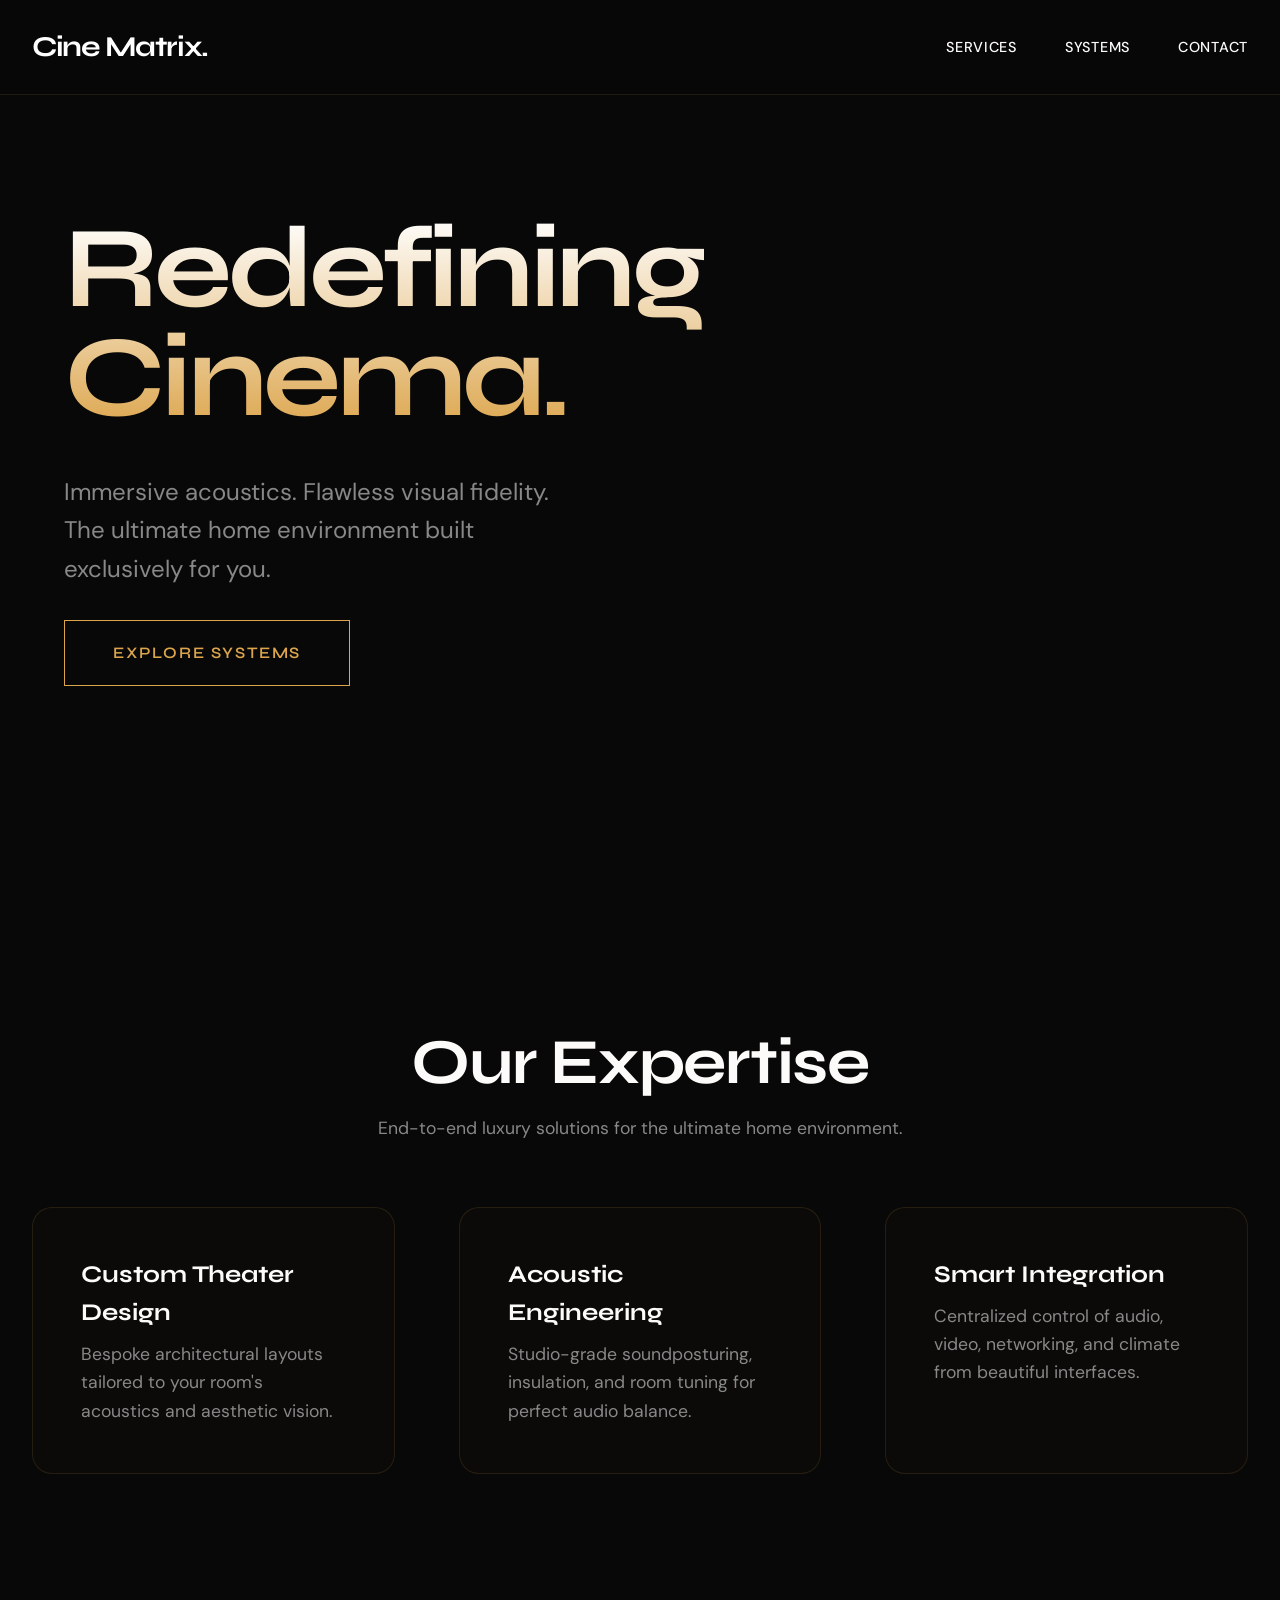
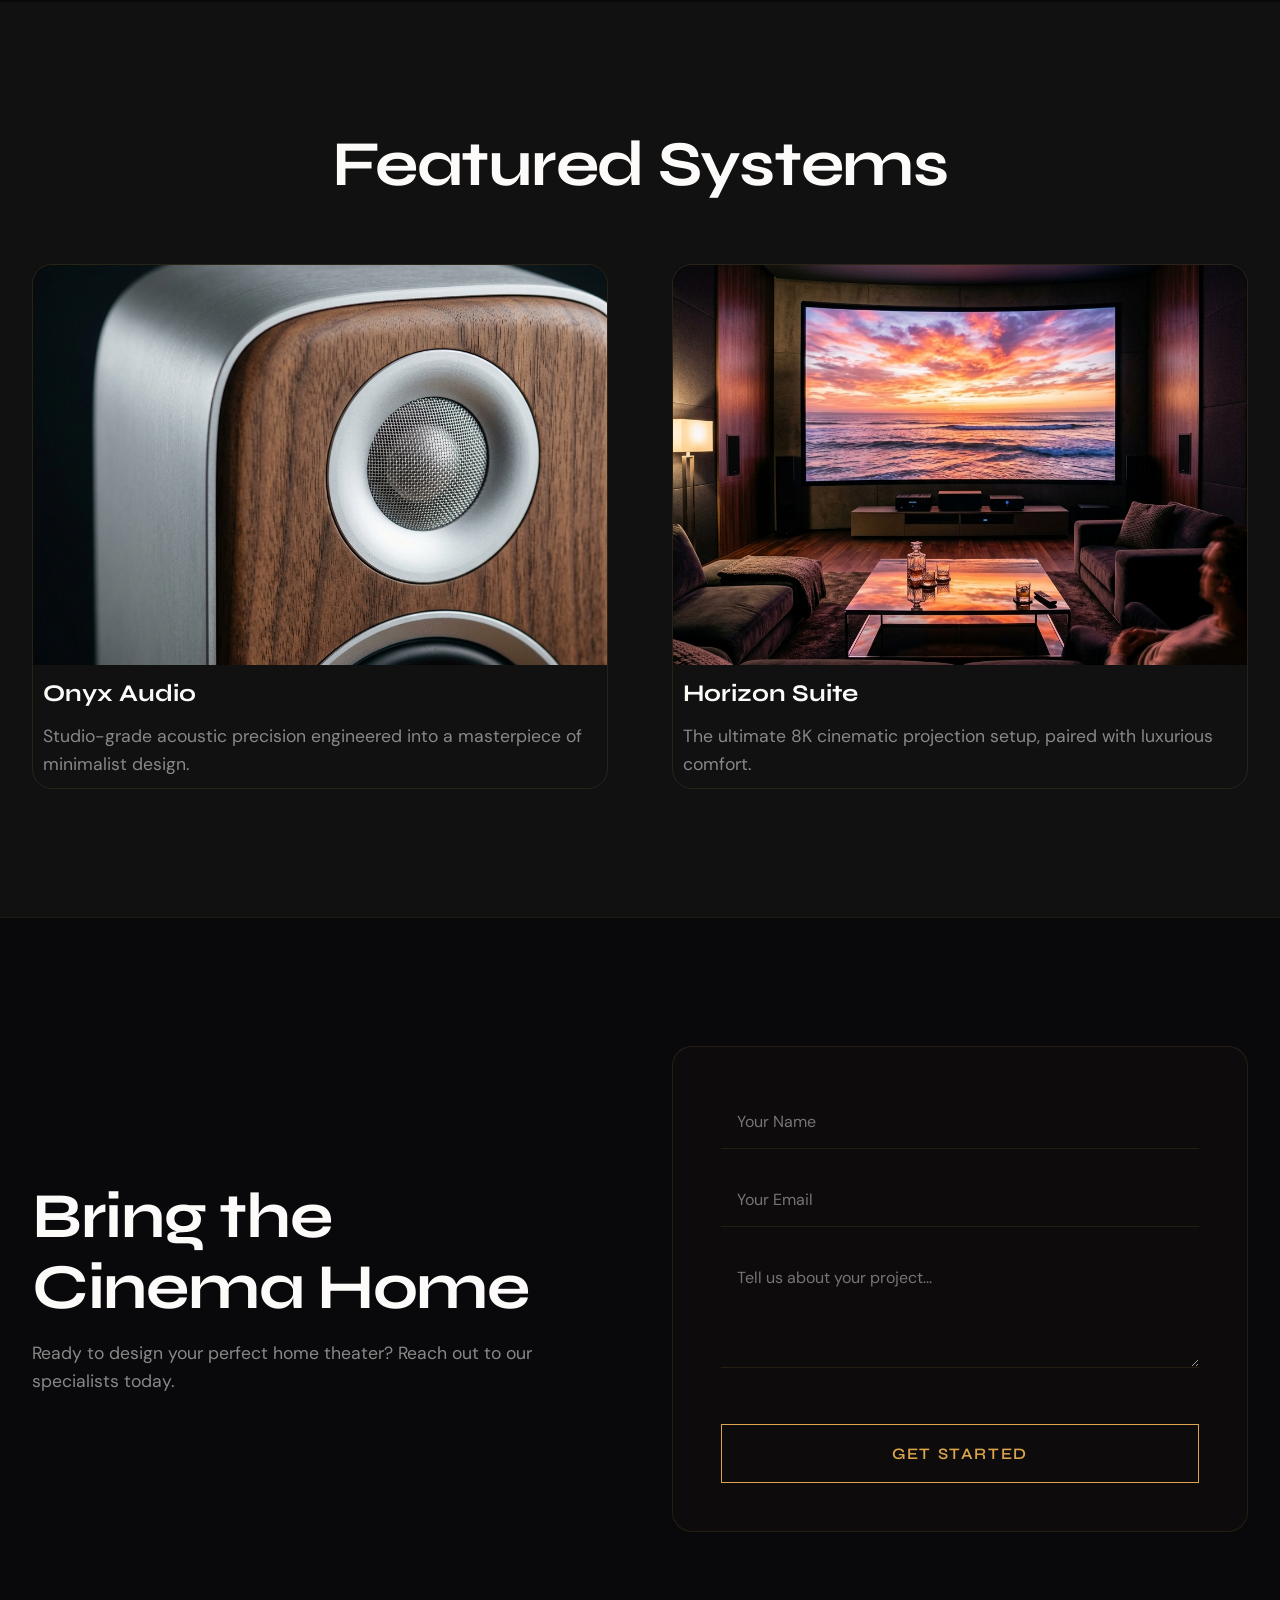
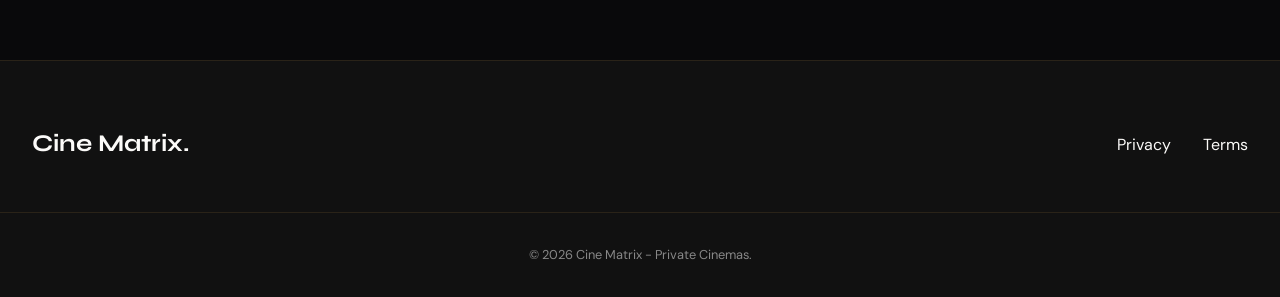
==== index.html @ 0bf9299f "Add files via upload" ====
<!DOCTYPE html>
<html lang="en">
<head>
    <meta charset="UTF-8">
    <meta name="viewport" content="width=device-width, initial-scale=1.0">
    <title>Cine Matrix | Luxury Private Cinemas</title>
    <meta name="description" content="Discover premium Cine Matrix private cinemas with ultra-smooth immersive experiences and luxury aesthetics.">
    <!-- Google Fonts -->
    <link rel="preconnect" href="https://fonts.googleapis.com">
    <link rel="preconnect" href="https://fonts.gstatic.com" crossorigin>
    <link href="https://fonts.googleapis.com/css2?family=DM+Sans:opsz,wght@9..40,400;9..40,500&family=Syne:wght@600;700;800&display=swap" rel="stylesheet">
    <!-- Local CSS -->
    <link rel="stylesheet" href="./styles.css">
</head>
<body>
    
    <!-- Navbar -->
    <nav id="navbar" class="glass-nav">
        <div class="nav-container">
            <h1 class="logo">Cine Matrix.</h1>
            <div class="hamburger" id="hamburger">
                <span></span>
                <span></span>
                <span></span>
            </div>
            <ul class="nav-links" id="nav-links">
                <li><a href="#services">Services</a></li>
                <li><a href="#systems">Systems</a></li>
                <li><a href="#contact">Contact</a></li>
            </ul>
        </div>
    </nav>

    <!-- Split Hero Section -->
    <header class="hero" id="hero">
        <div class="hero-left">
            <div class="hero-content">
                <h1 class="hero-title reveal-text">Redefining<br>Cinema.</h1>
                <p class="hero-tagline reveal-text delay-1">Immersive acoustics. Flawless visual fidelity. The ultimate home environment built exclusively for you.</p>
                <div class="reveal-text delay-2">
                    <a href="#systems" class="btn-primary">Explore Systems</a>
                </div>
            </div>
        </div>
        <div class="hero-right">
            <div class="hero-bg-slider">
                <div class="hero-bg slide-1" style="background-image: url('./assets/hero_slide_1.jpg');"></div>
                <div class="hero-bg slide-2" style="background-image: url('./assets/hero_slide_2.jpg');"></div>
            </div>
        </div>
    </header>

    <main>
        <!-- Services Section -->
        <section class="section" id="services">
            <div class="container section-header">
                <h2 class="reveal-text">Our Expertise</h2>
                <p class="reveal-text delay-1">End-to-end luxury solutions for the ultimate home environment.</p>
            </div>
            <div class="container grid-container">
                <div class="glass-card service-card reveal-card">
                    <h3>Custom Theater Design</h3>
                    <p>Bespoke architectural layouts tailored to your room's acoustics and aesthetic vision.</p>
                </div>
                <div class="glass-card service-card reveal-card delay-1">
                    <h3>Acoustic Engineering</h3>
                    <p>Studio-grade soundposturing, insulation, and room tuning for perfect audio balance.</p>
                </div>
                <div class="glass-card service-card reveal-card delay-2">
                    <h3>Smart Integration</h3>
                    <p>Centralized control of audio, video, networking, and climate from beautiful interfaces.</p>
                </div>
            </div>
        </section>

        <!-- Featured Systems Section -->
        <section class="section dark-section" id="systems">
            <div class="container section-header">
                <h2 class="reveal-text">Featured Systems</h2>
            </div>
            
            <div class="container grid-container">
                <div class="feature-card reveal-card">
                    <div class="card-image-wrapper">
                        <img src="./assets/speaker.png" alt="High-End Audio Speaker" class="img-zoom">
                    </div>
                    <div class="card-content">
                        <h3>Onyx Audio</h3>
                        <p>Studio-grade acoustic precision engineered into a masterpiece of minimalist design.</p>
                    </div>
                </div>

                <div class="feature-card reveal-card delay-1">
                    <div class="card-image-wrapper">
                        <img src="./assets/immersive.png" alt="Complete Home Theater" class="img-zoom">
                    </div>
                    <div class="card-content">
                        <h3>Horizon Suite</h3>
                        <p>The ultimate 8K cinematic projection setup, paired with luxurious comfort.</p>
                    </div>
                </div>
            </div>
        </section>

        <!-- CTA Section -->
        <section class="section cta-section" id="contact">
            <div class="container">
                <div class="cta-grid">
                    <div class="cta-text">
                        <h2 class="reveal-text">Bring the Cinema Home</h2>
                        <p class="reveal-text delay-1">Ready to design your perfect home theater? Reach out to our specialists today.</p>
                    </div>
                    <div class="cta-form-wrapper">
                        <form class="contact-form glass-card reveal-card delay-1">
                            <input type="text" placeholder="Your Name" required class="form-input reveal-text delay-1" style="background: transparent;">
                            <input type="email" placeholder="Your Email" required class="form-input reveal-text delay-2" style="background: transparent;">
                            <textarea placeholder="Tell us about your project..." rows="4" class="form-input reveal-text delay-3" style="background: transparent;"></textarea>
                            <button type="submit" class="btn-primary reveal-text delay-4" style="width: 100%;">Get Started</button>
                        </form>
                    </div>
                </div>
            </div>
        </section>
    </main>

    <!-- Footer -->
    <footer>
        <div class="container footer-content">
            <div class="footer-logo">Cine Matrix.</div>
            <ul class="footer-links">
                <li><a href="#">Privacy</a></li>
                <li><a href="#">Terms</a></li>
            </ul>
        </div>
        <div class="footer-bottom">
            &copy; 2026 Cine Matrix - Private Cinemas.
        </div>
    </footer>

    <!-- Local JS -->
    <script src="./script.js"></script>
</body>
</html>
---- styles.css ----
:root {
    --bg-color: #080808; /* Extremely dark grey, pure luxury */
    --surface-color: #111111;
    --text-primary: #fcfbf9;
    --text-secondary: #888888;
    --accent: #dca54c; /* Gold accent */
    --border-color: rgba(220, 165, 76, 0.12); /* Subtle golden border */
    --glass-bg: rgba(220, 165, 76, 0.02); /* Very light golden shade for cards */
    --transition-smooth: all 0.8s cubic-bezier(0.16, 1, 0.3, 1);
    --font-heading: 'Syne', sans-serif;
    --font-body: 'DM Sans', sans-serif;
}

* {
    margin: 0;
    padding: 0;
    box-sizing: border-box;
}

html {
    scroll-behavior: smooth;
}

body {
    font-family: var(--font-body);
    background-color: var(--bg-color);
    color: var(--text-primary);
    line-height: 1.6;
    overflow-x: hidden;
    -webkit-font-smoothing: antialiased;
}

/* Typography */
h1, h2, h3, .logo {
    font-family: var(--font-heading);
    font-weight: 700;
}

h2 {
    font-size: clamp(2.5rem, 5vw, 4rem);
    margin-bottom: 1rem;
    line-height: 1.1;
    letter-spacing: -0.02em;
}

h3 {
    font-size: 1.5rem;
    margin-bottom: 0.5rem;
}

p {
    color: var(--text-secondary);
    font-size: 1.1rem;
}

a {
    text-decoration: none;
    color: inherit;
}

/* Utilities */
.container {
    max-width: 1400px;
    margin: 0 auto;
    padding: 0 2rem;
}

.section {
    padding: 8rem 0;
}

.dark-section {
    background-color: var(--surface-color);
}

.section-header {
    text-align: center;
    margin-bottom: 4rem;
    max-width: 800px;
}

.grid-container {
    display: grid;
    grid-template-columns: repeat(auto-fit, minmax(320px, 1fr));
    gap: 4rem; /* More negative space for aesthetics */
}

/* Buttons */
.btn-primary {
    display: inline-block;
    background: transparent;
    border: 1px solid var(--accent);
    padding: 1.2rem 3rem;
    font-family: var(--font-heading);
    font-size: 1rem;
    font-weight: 600;
    text-transform: uppercase;
    letter-spacing: 0.1em;
    color: var(--accent);
    transition: var(--transition-smooth);
    cursor: pointer;
    margin-top: 2rem;
}

.btn-primary:hover {
    background: var(--accent);
    color: var(--bg-color);
}

/* Navbar */
.glass-nav {
    position: fixed;
    top: 0; left: 0; width: 100%;
    padding: 1.5rem 0;
    background: rgba(8, 8, 8, 0.8);
    backdrop-filter: blur(20px);
    z-index: 1000;
    border-bottom: 1px solid var(--border-color);
}

.nav-container {
    display: flex;
    justify-content: space-between;
    align-items: center;
    max-width: 1400px;
    margin: 0 auto;
    padding: 0 2rem;
}

.logo {
    font-size: 1.8rem;
    letter-spacing: -0.05em;
    color: #fff;
    z-index: 1001;
}

.nav-links {
    display: flex;
    gap: 3rem;
    list-style: none;
}

.nav-links a {
    font-size: 0.9rem;
    font-weight: 500;
    text-transform: uppercase;
    letter-spacing: 0.05em;
    transition: color 0.3s;
}

.nav-links a:hover {
    color: var(--accent);
}

/* Hamburger */
.hamburger {
    display: none;
    flex-direction: column;
    gap: 6px;
    cursor: pointer;
    z-index: 1001;
}

.hamburger span {
    width: 30px;
    height: 2px;
    background: #fff;
    transition: 0.3s ease;
}

/* Split Hero Section */
.hero {
    display: flex;
    min-height: 100vh;
}

.hero-left {
    flex: 1;
    display: flex;
    flex-direction: column;
    justify-content: center;
    padding: 8rem 4rem;
    background: var(--bg-color);
    z-index: 2;
}

.hero-right {
    flex: 1;
    position: relative;
    overflow: hidden;
}

/* Seamless blend between text and image */
.hero-right::before {
    content: '';
    position: absolute;
    top: 0; left: 0; bottom: 0;
    width: 20%;
    background: linear-gradient(to right, var(--bg-color) 0%, transparent 100%);
    z-index: 1;
}

.hero-bg-slider {
    position: absolute;
    inset: 0;
}

.hero-bg {
    position: absolute;
    inset: 0;
    background-size: cover;
    background-position: center;
    opacity: 0;
}

.hero-bg.slide-1 { animation: crossfade 2s infinite alternate; }
.hero-bg.slide-2 { animation: crossfade 2s infinite alternate; animation-delay: 1s; }

@keyframes crossfade {
    0%, 45% { opacity: 1; transform: scale(1); }
    55%, 100% { opacity: 0; transform: scale(1.05); }
}

.hero-title {
    font-size: clamp(4.5rem, 9vw, 8rem); /* Slightly larger hero font for drama */
    line-height: 0.95;
    margin-bottom: 2.5rem;
    letter-spacing: -0.04em;
    background: linear-gradient(180deg, #fff 0%, #dca54c 100%);
    background-clip: text;
    -webkit-background-clip: text;
    -webkit-text-fill-color: transparent;
}

.hero-tagline {
    font-size: clamp(1.2rem, 2vw, 1.5rem);
    max-width: 500px;
}

/* Glass Cards (Services) */
.service-card {
    background: var(--glass-bg);
    border: 1px solid var(--border-color);
    padding: 3rem;
    border-radius: 20px;
    transition: var(--transition-smooth);
}

.service-card:hover {
    background: rgba(255, 255, 255, 0.05);
    transform: translateY(-10px);
}

/* Featured Systems */
.feature-card {
    position: relative;
    overflow: hidden;
    border-radius: 20px;
    border: 1px solid var(--border-color);
}

.card-image-wrapper {
    overflow: hidden;
    height: 400px;
}

.img-zoom {
    width: 100%;
    height: 100%;
    object-fit: cover;
    transition: transform 1.2s cubic-bezier(0.16, 1, 0.3, 1);
}

.feature-card:hover .img-zoom {
    transform: scale(1.05);
}

.card-content {
    padding:10px;
}

/* CTA */
.cta-section {
    position: relative;
    background-image: url('./assets/hero_slide_2.jpg');
    background-size: cover;
    background-position: center;
    background-attachment: fixed;
    border-top: 1px solid var(--border-color);
}

.cta-section::before {
    content: '';
    position: absolute;
    inset: 0;
    background: rgba(10, 10, 12, 0.85); /* Heavy smooth overlay */
    backdrop-filter: blur(8px);
    z-index: 0;
}

.cta-section .container {
    position: relative;
    z-index: 1;
}

.cta-grid {
    display: grid;
    grid-template-columns: 1fr 1fr;
    gap: 4rem;
    align-items: center;
}

.contact-form {
    display: flex;
    flex-direction: column;
    gap: 1.5rem;
    background: var(--glass-bg);
    padding: 3rem;
    border: 1px solid var(--border-color);
    border-radius: 20px;
}

.form-input {
    width: 100%;
    padding: 1rem;
    background: transparent;
    border: none;
    border-bottom: 1px solid var(--border-color);
    color: #fff;
    font-family: inherit;
    font-size: 1rem;
    transition: border-color 0.3s;
}

.form-input:focus {
    outline: none;
    border-bottom-color: var(--accent);
}

/* Footer */
footer {
    padding: 4rem 0 2rem;
    border-top: 1px solid var(--border-color);
    background: var(--surface-color);
}

.footer-content {
    display: flex;
    justify-content: space-between;
    align-items: center;
    margin-bottom: 3rem;
}

.footer-logo {
    font-family: var(--font-heading);
    font-size: 1.5rem;
    font-weight: 700;
}

.footer-links {
    display: flex;
    gap: 2rem;
    list-style: none;
}

.footer-bottom {
    text-align: center;
    color: var(--text-secondary);
    font-size: 0.8rem;
    border-top: 1px solid var(--border-color);
    padding-top: 2rem;
}

/* Animations: Ultra-Smooth Cinematic Reveal */
.reveal-text {
    opacity: 0;
    transform: translateY(40px);
    filter: blur(10px);
    transition: opacity 2s cubic-bezier(0.22, 1, 0.36, 1), 
                transform 2s cubic-bezier(0.22, 1, 0.36, 1),
                filter 2s cubic-bezier(0.22, 1, 0.36, 1);
}

.reveal-text.visible {
    opacity: 1;
    transform: translateY(0);
    filter: blur(0);
}

.reveal-card {
    opacity: 0;
    transform: translateY(50px);
    transition: opacity 1.8s cubic-bezier(0.22, 1, 0.36, 1), 
                transform 1.8s cubic-bezier(0.22, 1, 0.36, 1);
}

.reveal-card.visible {
    opacity: 1;
    transform: translateY(0);
}

.delay-1 { transition-delay: 0.2s; }
.delay-2 { transition-delay: 0.4s; }
.delay-3 { transition-delay: 0.6s; }
.delay-4 { transition-delay: 0.8s; }


/* Responsive Media Queries */
@media (max-width: 1024px) {
    .cta-grid {
        grid-template-columns: 1fr;
    }
}

@media (max-width: 768px) {
    .hero {
        flex-direction: column;
    }
    .hero-right {
        min-height: 50vh;
    }
    .hero-left {
        padding: 8rem 2rem 4rem;
    }
    
    .hamburger {
        display: flex;
    }
    
    .nav-links {
        position: fixed;
        top: 0;
        right: -100%;
        width: 100%;
        height: 100vh;
        background: var(--bg-color);
        flex-direction: column;
        align-items: center;
        justify-content: center;
        transition: 0.4s ease-in-out;
    }
    
    .nav-links.active {
        right: 0;
    }

    .hamburger.active span:nth-child(1) { transform: translateY(8px) rotate(45deg); }
    .hamburger.active span:nth-child(2) { opacity: 0; }
    .hamburger.active span:nth-child(3) { transform: translateY(-8px) rotate(-45deg); }
}
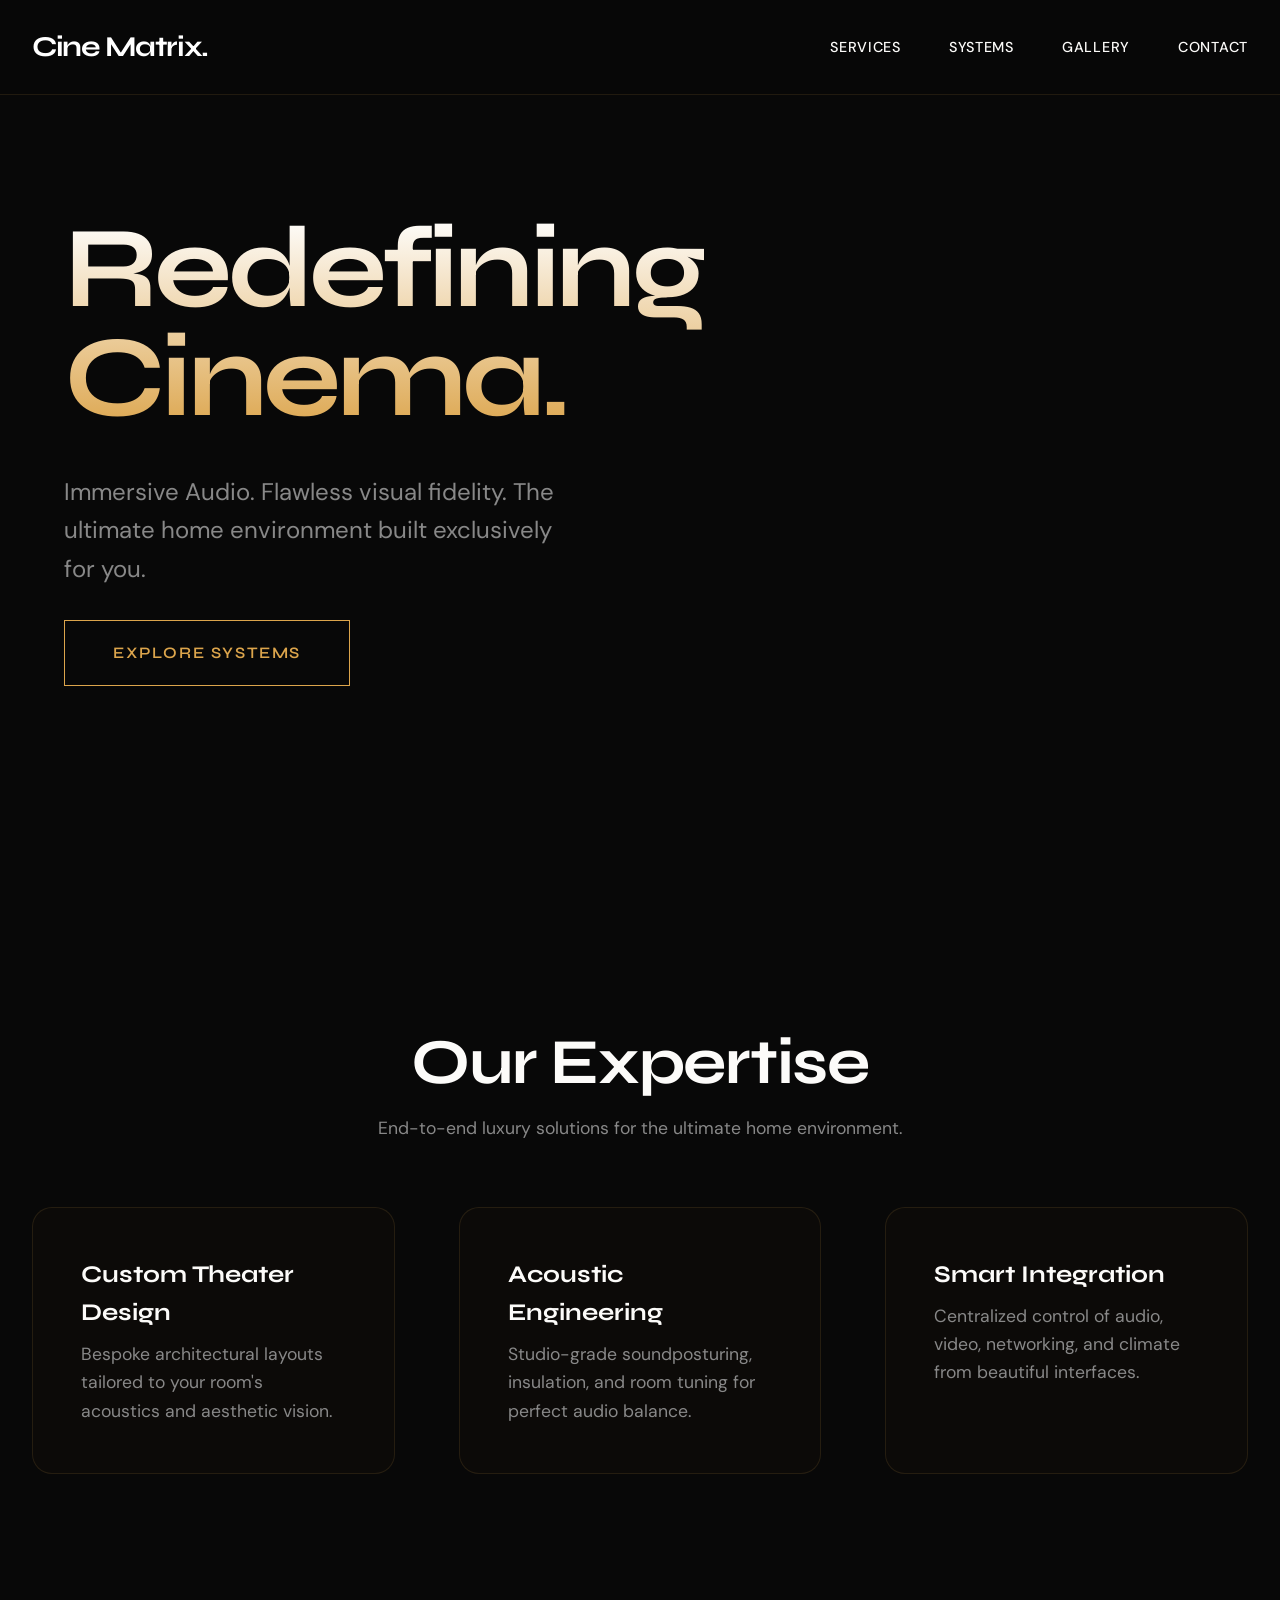
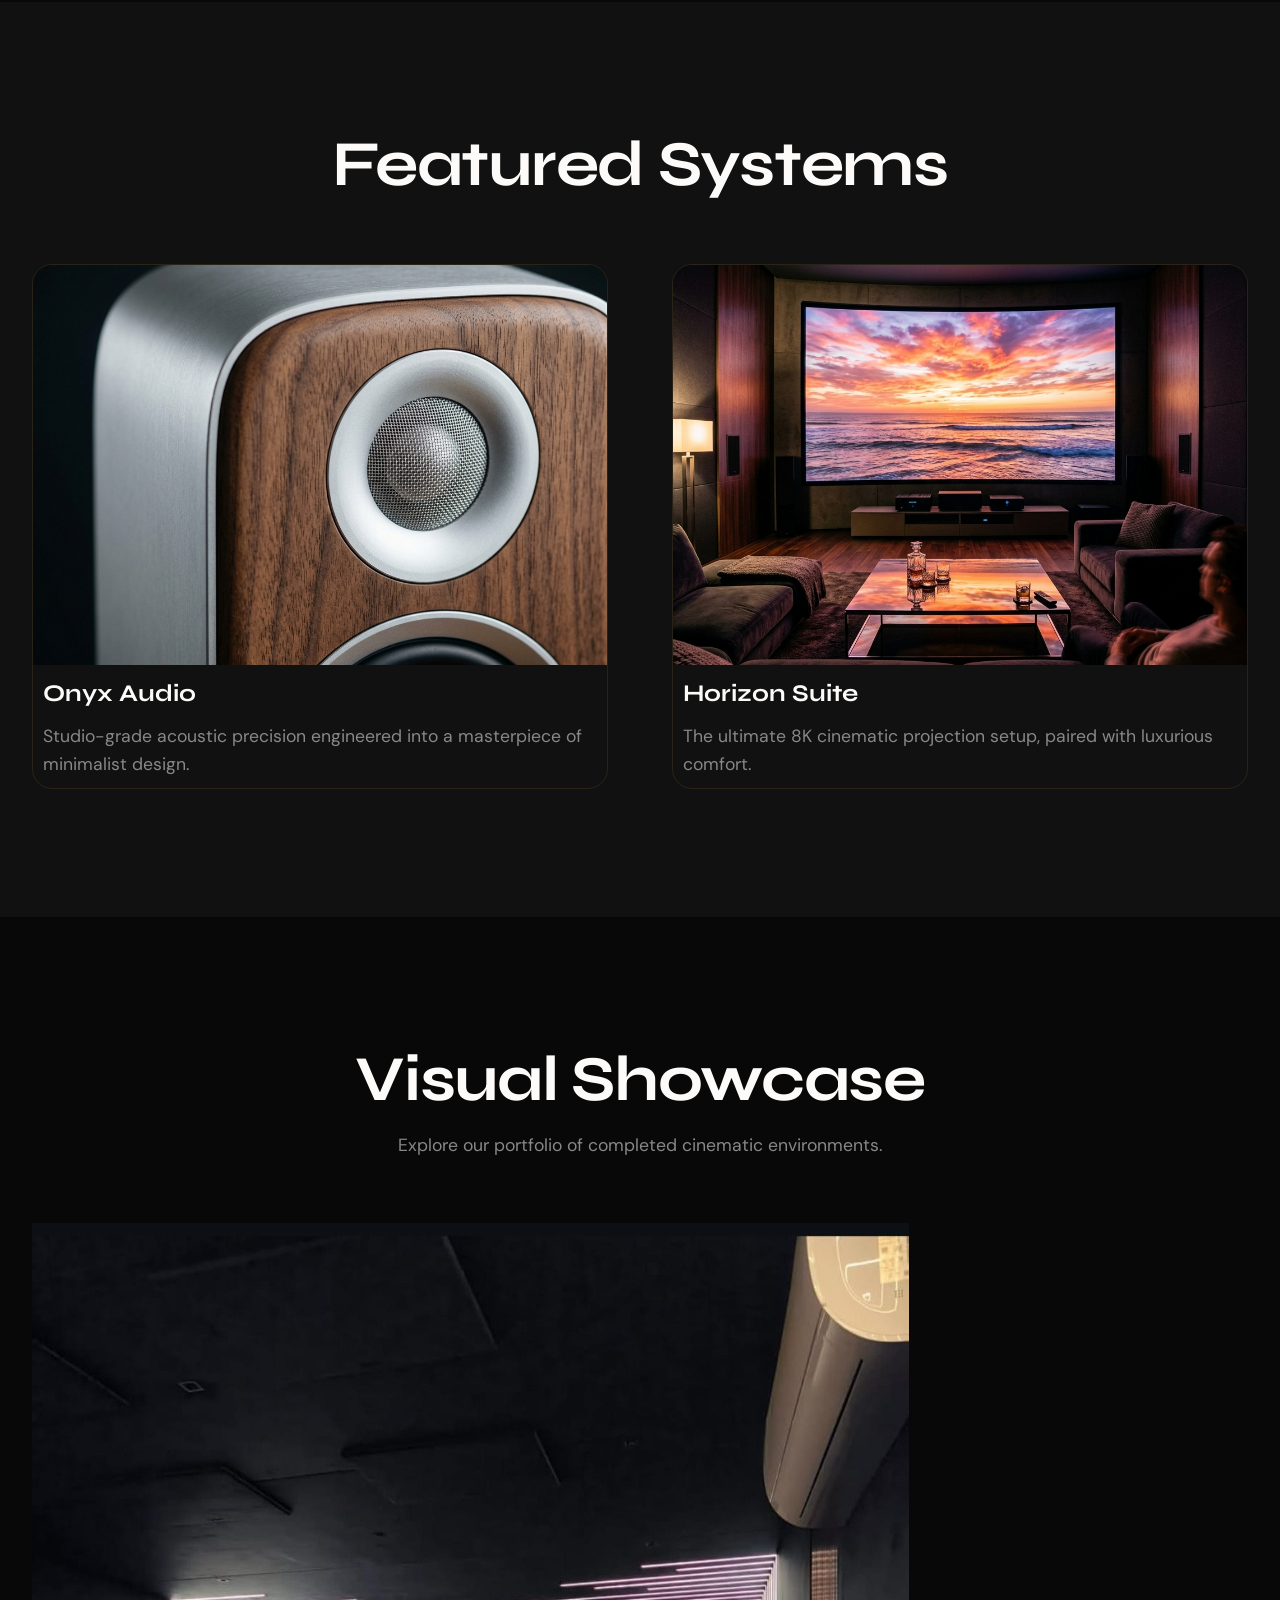
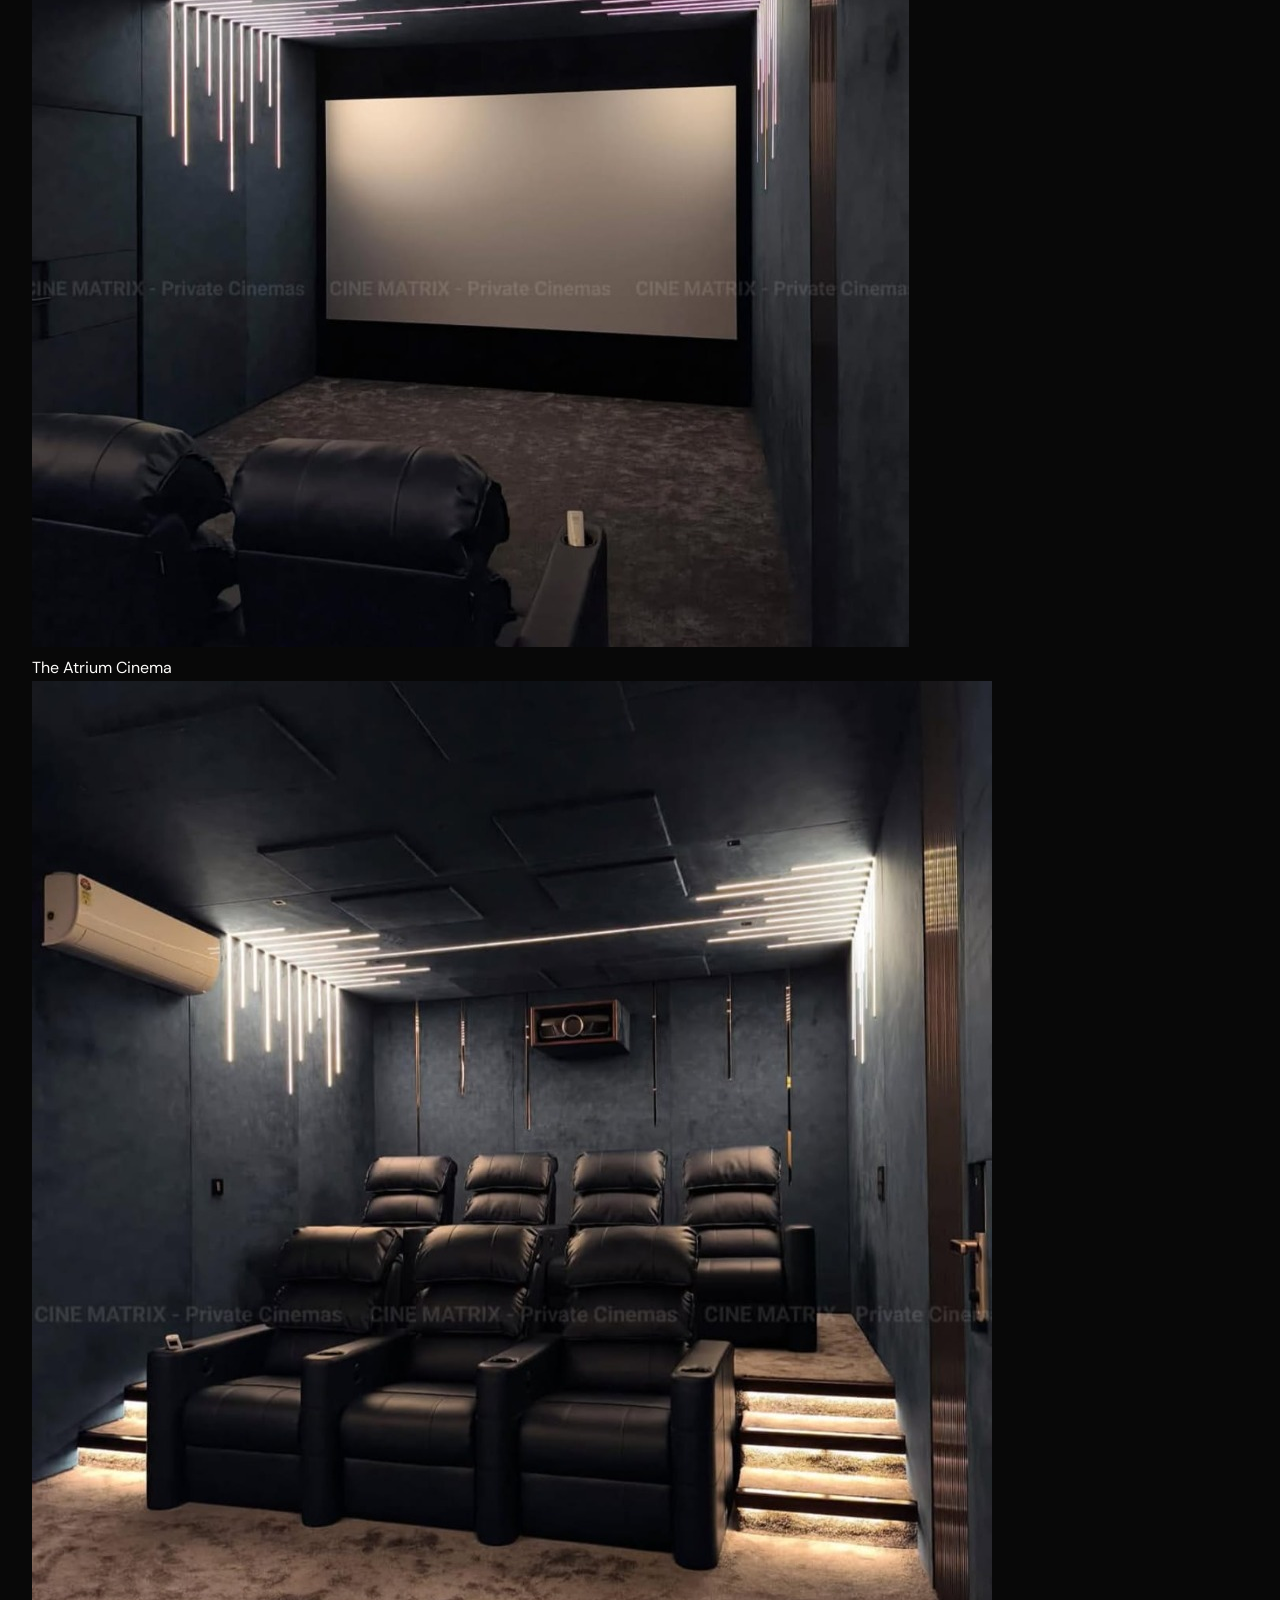
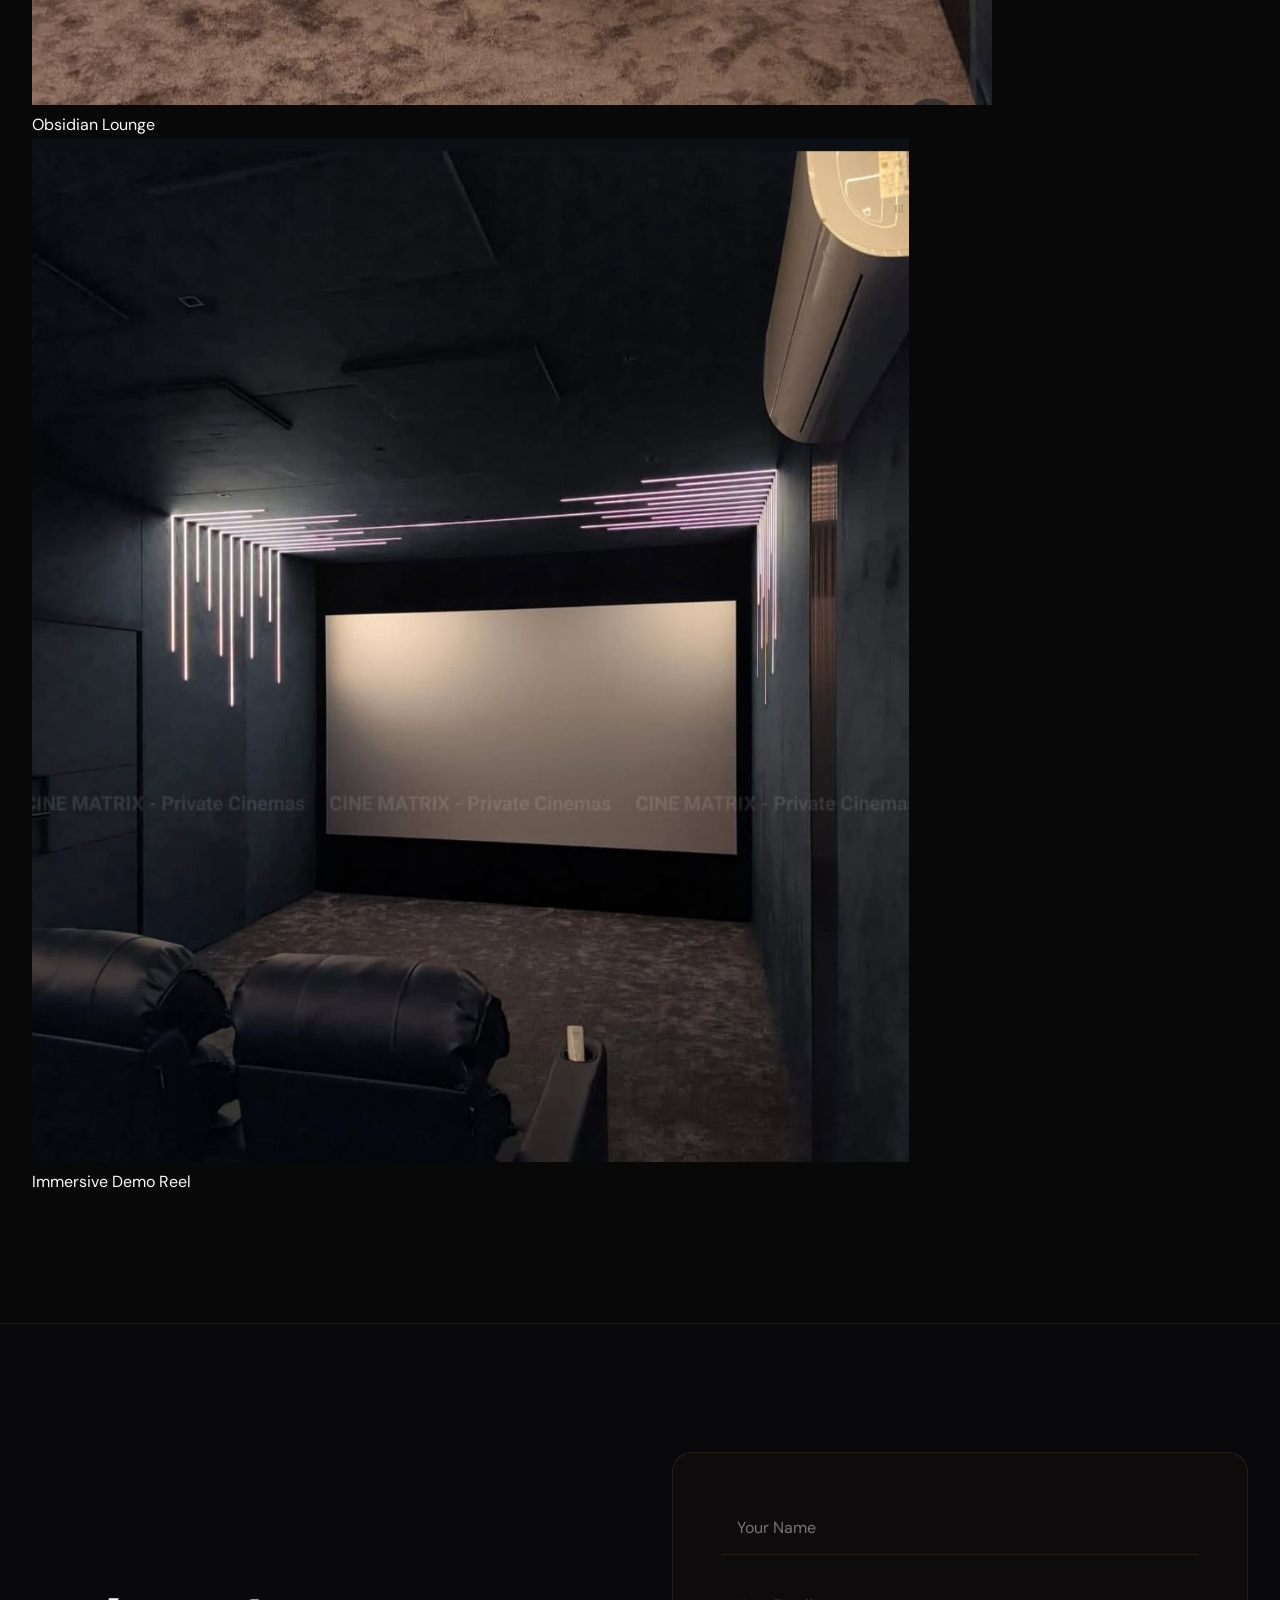
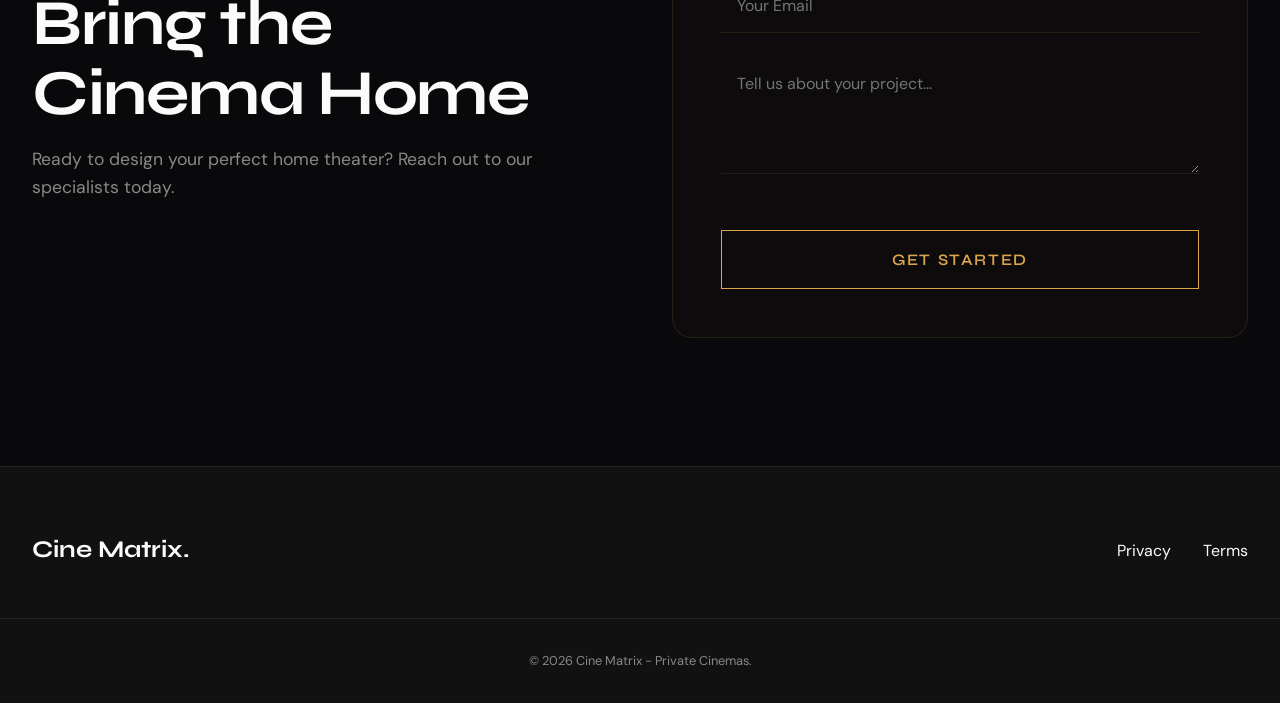
==== commit a2008dd0: "Add gallery section with visual showcase Added a new gallery section with images and a video demo re" ====
--- a/index.html
+++ b/index.html
@@ -26,6 +26,7 @@
             <ul class="nav-links" id="nav-links">
                 <li><a href="#services">Services</a></li>
                 <li><a href="#systems">Systems</a></li>
+                <li><a href="#gallery">Gallery</a></li>
                 <li><a href="#contact">Contact</a></li>
             </ul>
         </div>
@@ -36,7 +37,7 @@
         <div class="hero-left">
             <div class="hero-content">
                 <h1 class="hero-title reveal-text">Redefining<br>Cinema.</h1>
-                <p class="hero-tagline reveal-text delay-1">Immersive acoustics. Flawless visual fidelity. The ultimate home environment built exclusively for you.</p>
+                <p class="hero-tagline reveal-text delay-1">Immersive Audio. Flawless visual fidelity. The ultimate home environment built exclusively for you.</p>
                 <div class="reveal-text delay-2">
                     <a href="#systems" class="btn-primary">Explore Systems</a>
                 </div>
@@ -102,6 +103,43 @@
             </div>
         </section>
 
+        <!-- Gallery Section -->
+        <section class="section" id="gallery">
+            <div class="container section-header">
+                <h2 class="reveal-text">Visual Showcase</h2>
+                <p class="reveal-text delay-1">Explore our portfolio of completed cinematic environments.</p>
+            </div>
+            
+            <div class="container gallery-grid">
+                <!-- Gallery Item 1 (Image) -->
+                <div class="gallery-item reveal-card">
+                    <img src="./assets/hero_slide_1.jpg" alt="Acoustic Wood Panel Theater">
+                    <div class="gallery-overlay">
+                        <span class="gallery-title">The Atrium Cinema</span>
+                    </div>
+                </div>
+
+                <!-- Gallery Item 2 (Image) -->
+                <div class="gallery-item reveal-card delay-1">
+                    <img src="./assets/hero_slide_2.jpg" alt="Modern Minimalist Theater">
+                    <div class="gallery-overlay">
+                        <span class="gallery-title">Obsidian Lounge</span>
+                    </div>
+                </div>
+
+                <!-- Gallery Item 3 (Video) -->
+                <div class="gallery-item reveal-card delay-2">
+                    <!-- Example video container; we use auto-playing muted video for aesthetics -->
+                    <video autoplay loop muted playsinline poster="./assets/hero_slide_1.jpg">
+                        <source src="" type="video/mp4">
+                    </video>
+                    <div class="gallery-overlay">
+                        <span class="gallery-title">Immersive Demo Reel</span>
+                    </div>
+                </div>
+            </div>
+        </section>
+
         <!-- CTA Section -->
         <section class="section cta-section" id="contact">
             <div class="container">
